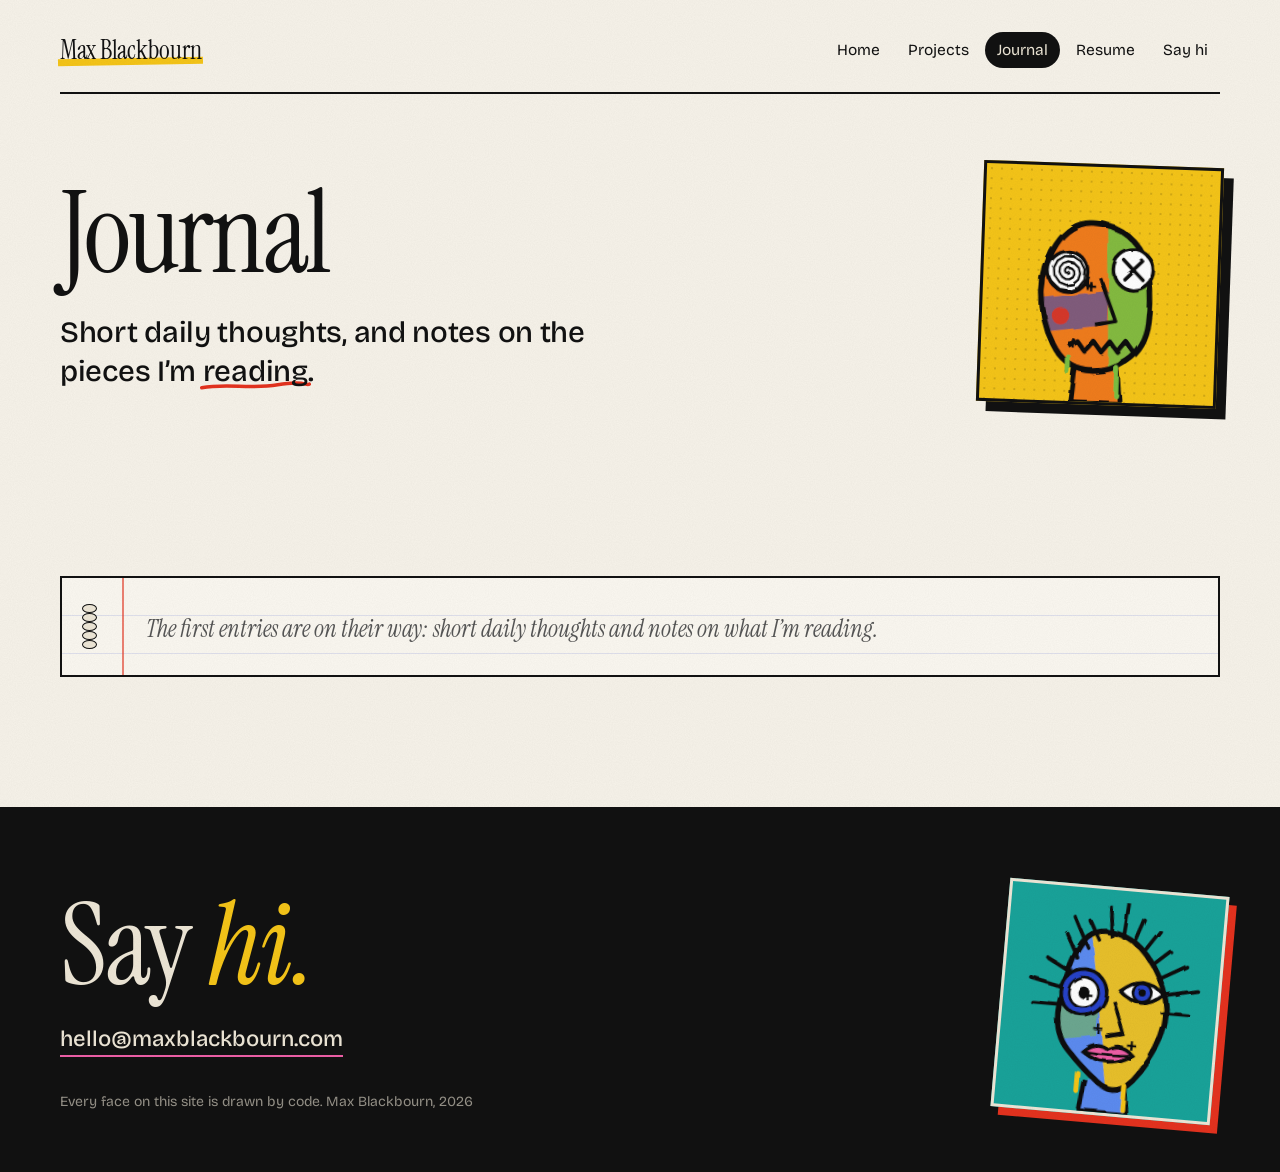
==== journal.html @ 88bcd27b "Site: light background, photo in hero Co-Authored-By: Claude Sonnet 5.5 <noreply@anthropic.com> Clau" ====
<!DOCTYPE html>
<html lang="en">
<head>
<meta charset="utf-8">
<meta name="viewport" content="width=device-width, initial-scale=1">
<title>Journal | Max Blackbourn</title>
<meta name="description" content="Daily thoughts and notes on what Max Blackbourn is reading.">
<meta property="og:title" content="Journal | Max Blackbourn">
<meta property="og:description" content="Daily thoughts and notes on what Max Blackbourn is reading.">
<meta property="og:url" content="https://maxblackbourn.com/journal">
<meta property="og:type" content="website">
<link rel="canonical" href="https://maxblackbourn.com/journal">
<link rel="icon" href="data:image/svg+xml,<svg xmlns='http://www.w3.org/2000/svg' viewBox='0 0 64 64'><rect width='64' height='64' fill='%23f5c518'/><circle cx='22' cy='26' r='9' fill='white' stroke='black' stroke-width='4'/><circle cx='22' cy='26' r='3.5'/><circle cx='44' cy='24' r='12' fill='%23e5321e' stroke='black' stroke-width='4'/><circle cx='44' cy='24' r='5' fill='white'/><path d='M14 46 L50 44' stroke='black' stroke-width='5' stroke-linecap='round'/></svg>">
<link rel="preload" href="fonts/bricolage.woff2" as="font" type="font/woff2" crossorigin>
<link rel="stylesheet" href="style.css">
</head>
<body>
<div class="wrap">
<header class="top">
  <a class="brand" href="index.html"><span>Max Blackbourn</span></a>
  <ul class="menu">
    <li><a href="index.html">Home</a></li>
    <li><a href="projects.html">Projects</a></li>
    <li><a href="journal.html" class="current">Journal</a></li>
    <li><a href="resume.html">Resume</a></li>
    <li><a href="#contact">Say hi</a></li>
  </ul>
</header>

<section class="page-hero">
  <div>
    <h1 class="name">Journal</h1>
    <p class="tagline">Short daily thoughts, and notes on the pieces I’m <span class="mark">reading</span>.</p>
  </div>
  <div class="hero-art small"><div class="frame" data-face="journal page" data-track></div></div>
</section>
</div>
<div class="wrap">

<section class="section">
  <div class="notebook"><div class="holes"><i></i><i></i><i></i><i></i><i></i></div><div data-journal="0"></div></div>
</section>
</div>
<footer id="contact">
  <div class="wrap">
    <div>
      <p class="say">Say <em>hi.</em></p>
      <!-- TODO: replace hello@maxblackbourn.com with your real email -->
      <a class="mail" href="mailto:hello@maxblackbourn.com">hello@maxblackbourn.com</a>
      <div class="small">Every face on this site is drawn by code. Max Blackbourn, <span id="y">2026</span></div>
    </div>
    <div class="face-wrap" data-face="journal page foot" data-track></div>
  </div>
</footer>
<script src="data.js"></script>
<script src="faces.js"></script>
<script src="site.js"></script>
</body>
</html>
---- style.css ----
/* maxblackbourn.com — raw canvas, loud colour, weird faces */
@font-face { font-family: "Bricolage"; src: url("fonts/bricolage.woff2") format("woff2"); font-weight: 200 800; font-display: swap; }
@font-face { font-family: "Instrument"; src: url("fonts/instrument-serif-latin-400-normal.woff2") format("woff2"); font-display: swap; }
@font-face { font-family: "Instrument"; src: url("fonts/instrument-serif-latin-400-italic.woff2") format("woff2"); font-style: italic; font-display: swap; }
@font-face { font-family: "Marker"; src: url("fonts/marker.woff2") format("woff2"); font-display: swap; }

:root {
  --canvas: #eee7d7; --ink: #111; --red: #e5321e; --cobalt: #2742c9; --teal: #18a39a;
  --yellow: #f5c518; --orange: #f07b1d; --pink: #ef5fa7; --green: #7bc043; --purple: #7d4cc2;
  --display: "Bricolage", "Arial Black", sans-serif; --serif: "Instrument", Georgia, serif;
  --mono: "Bricolage", system-ui, sans-serif; --marker: "Marker", "Comic Sans MS", cursive;
}
* { box-sizing: border-box; }
html { scroll-behavior: smooth; overflow-x: clip; }
body { margin: 0; background: #f7f3ea; color: var(--ink); font-family: var(--display); font-size: 17px; line-height: 1.55; overflow-x: clip; }
a { color: inherit; }
p { margin: 0 0 1em; }
::selection { background: var(--yellow); }

.wrap { position: relative; max-width: 1240px; margin: 0 auto; padding: 0 40px; }

/* ---------- header ---------- */
header.top { position: relative; z-index: 5; display: flex; justify-content: space-between; align-items: center; padding: 30px 0 22px; border-bottom: 2px solid var(--ink); }
.brand { font-family: var(--serif); font-size: 26px; text-decoration: none; letter-spacing: -.01em; }
.brand span { position: relative; }
.brand span::after { content: ""; position: absolute; left: -2px; right: -2px; bottom: 2px; height: 7px; background: var(--yellow); z-index: -1; transform: rotate(-1deg); }
.menu { display: flex; gap: 6px; list-style: none; margin: 0; padding: 0; font-family: var(--mono); font-size: 12.5px; }
.menu a { display: block; padding: 6px 11px; text-decoration: none; border-radius: 2px; transition: background .15s, color .15s; }
.menu a:hover { background: rgba(0,0,0,.07); }
.menu a.current { background: var(--ink); color: var(--canvas); }

.eyebrow { display: block; font-family: var(--mono); font-size: 12px; color: #555; margin-bottom: 22px; }
.mark { position: relative; white-space: nowrap; z-index: 0; }
.mark::after { content: ""; position: absolute; left: -3%; right: -3%; bottom: -.12em; height: .42em; z-index: -1;
  background: url("data:image/svg+xml,%3Csvg xmlns='http://www.w3.org/2000/svg' viewBox='0 0 200 20' preserveAspectRatio='none'%3E%3Cpath d='M3 13 C 50 5 90 16 140 8 S 190 10 197 7' fill='none' stroke='%23e5321e' stroke-width='6' stroke-linecap='round'/%3E%3C/svg%3E") center / 100% 100% no-repeat; }

/* ---------- hero ---------- */
.hero { position: relative; display: grid; grid-template-columns: 1.35fr 1fr; gap: 60px; align-items: center; padding: 80px 0 90px; }
.name { font-family: var(--serif); font-weight: 400; font-size: clamp(64px, 9vw, 128px); line-height: .95; letter-spacing: -.025em; margin: 0 0 26px; }
.tagline { font-family: var(--display); font-weight: 500; font-size: clamp(22px, 2.3vw, 30px); line-height: 1.3; letter-spacing: -.01em; max-width: 560px; margin: 0; }
.hero-links { display: flex; gap: 12px; margin-top: 38px; flex-wrap: wrap; }
.pill { font-family: var(--mono); font-size: 13px; text-decoration: none; padding: 12px 20px; border: 2px solid var(--ink); border-radius: 40px; transition: transform .15s, background .15s; }
.pill:hover { transform: translateY(-2px); background: var(--yellow); }
.pill.dark { background: var(--ink); color: var(--canvas); }
.pill.dark:hover { background: var(--red); border-color: var(--red); color: #fff; }

.hero-art { position: relative; justify-self: end; width: min(400px, 100%); }
.hero-art .frame { position: relative; background: var(--yellow); border: 3px solid var(--ink); box-shadow: 10px 10px 0 var(--ink); transform: rotate(2deg); padding: 20px 20px 0; transition: transform .3s; }
.hero-art .frame:hover { transform: rotate(-1deg); }
.hero-art .frame::before { content: ""; position: absolute; inset: 0; background: radial-gradient(circle, rgba(0,0,0,.14) 1.2px, transparent 1.4px) 0 0 / 10px 10px; pointer-events: none; }
.hero-art .face { display: block; width: 100%; position: relative; }
.hero-art .caption { margin-top: 22px; font-family: var(--mono); font-size: 12px; text-align: right; color: #555; }
.hero-art .caption span { color: var(--red); }
.hero-art.small { width: 240px; }

/* ---------- sections ---------- */
.section { position: relative; padding: 100px 0 10px; }
.sec-title { display: flex; align-items: baseline; justify-content: space-between; gap: 20px; flex-wrap: wrap; margin-bottom: 40px; padding-bottom: 14px; border-bottom: 2px solid var(--ink); }
.sec-title h2 { font-family: var(--serif); font-weight: 400; font-size: clamp(48px, 6vw, 76px); line-height: 1; letter-spacing: -.02em; margin: 0; }
.sec-title .note { font-family: var(--mono); font-size: 12.5px; color: #555; }

/* ---------- hello ---------- */
.letter { position: relative; max-width: 820px; padding-left: 34px; border-left: 4px solid var(--red); }
.letter .hi { display: block; font-family: var(--marker); font-size: 40px; line-height: 1; color: var(--red); margin-bottom: 18px; transform: rotate(-3deg); transform-origin: left; }
.letter p { font-family: var(--serif); font-size: 26px; line-height: 1.42; }
.letter p.loud { font-size: 26px; }
.letter mark { background: linear-gradient(transparent 55%, rgba(245,197,24,.75) 55%); padding: 0 2px; }
.links { display: flex; flex-wrap: wrap; gap: 10px; margin-top: 26px; }
.links a { font-family: var(--mono); font-size: 12.5px; text-decoration: none; padding: 9px 16px; border: 2px solid var(--ink); border-radius: 40px; transition: background .15s, color .15s; }
.links a:nth-child(1):hover { background: var(--pink); } .links a:nth-child(2):hover { background: var(--orange); }
.links a:nth-child(3):hover { background: var(--green); } .links a:nth-child(4):hover { background: var(--cobalt); color: #fff; }

/* ---------- project list ---------- */
.list { display: flex; flex-direction: column; }
.item { display: grid; grid-template-columns: 132px 1fr; gap: 32px; padding: 28px 0; border-bottom: 1px solid rgba(0,0,0,.18); align-items: start; }
.item:first-child { padding-top: 6px; }
.item .thumb { border: 2px solid var(--ink); padding: 8px 12px 0; box-shadow: 5px 5px 0 var(--ink); transition: transform .25s; }
.item:nth-child(6n+1) .thumb { background: var(--teal); } .item:nth-child(6n+2) .thumb { background: var(--pink); } .item:nth-child(6n+3) .thumb { background: var(--yellow); }
.item:nth-child(6n+4) .thumb { background: var(--cobalt); } .item:nth-child(6n+5) .thumb { background: var(--orange); } .item:nth-child(6n) .thumb { background: var(--green); }
.item:hover .thumb { transform: rotate(-4deg) scale(1.04); }
.item .thumb .face { display: block; width: 100%; }
.item-head { display: flex; align-items: baseline; gap: 14px; flex-wrap: wrap; margin-bottom: 8px; }
.item .num { font-family: var(--mono); font-size: 13px; color: #777; }
.item h3 { font-family: var(--display); font-weight: 600; font-size: 25px; line-height: 1.2; letter-spacing: -.015em; margin: 0; flex: 1; min-width: 220px; }
.item p { font-size: 17px; line-height: 1.62; max-width: 720px; margin: 0; color: #222; }
.item .more { display: inline-block; margin-top: 10px; font-family: var(--mono); font-size: 13px; color: var(--red); }
.status { font-family: var(--mono); font-size: 11.5px; padding: 4px 10px; border: 1.5px solid var(--ink); border-radius: 40px; white-space: nowrap; }
.status.live { background: var(--ink); color: var(--canvas); }
.status.live::before { content: ""; display: inline-block; width: 7px; height: 7px; border-radius: 50%; background: var(--red); margin-right: 7px; vertical-align: 1px; animation: blink 1.6s ease-in-out infinite; }
@keyframes blink { 50% { opacity: .2; } }
.item.past .thumb { filter: grayscale(1); background: #ccc !important; }
.item.past:hover .thumb { filter: none; }
.item.past h3 { color: #555; }
.sub-head { font-family: var(--mono); font-size: 12.5px; color: #555; margin: 56px 0 4px; }
.see-all { display: inline-block; margin-top: 34px; font-family: var(--mono); font-size: 13px; text-decoration: none; padding: 12px 20px; border: 2px solid var(--ink); border-radius: 40px; transition: background .15s; }
.see-all:hover { background: var(--yellow); }

/* ---------- journal ---------- */
.notebook { position: relative; background: #fbf8f1 repeating-linear-gradient(transparent 0 37px, rgba(39,66,201,.13) 37px 38px); border: 2px solid var(--ink); padding: 34px 44px 30px 84px; }
.notebook::before { content: ""; position: absolute; top: 0; bottom: 0; left: 60px; width: 1.5px; background: var(--red); opacity: .6; }
.notebook .holes { position: absolute; left: 20px; top: 26px; bottom: 26px; display: flex; flex-direction: column; justify-content: space-around; }
.notebook .holes i { width: 15px; height: 15px; border-radius: 50%; background: var(--canvas); border: 1.5px solid var(--ink); }
.entry { display: grid; grid-template-columns: 130px 1fr; gap: 24px; padding: 16px 0; border-bottom: 1px dashed rgba(0,0,0,.25); }
.entry:last-child { border-bottom: 0; }
.entry .when { font-family: var(--mono); font-size: 12.5px; padding-top: 6px; }
.entry .kind { display: inline-block; margin-top: 8px; font-size: 10.5px; padding: 2px 8px; border-radius: 40px; background: var(--teal); color: #fff; }
.entry .kind.reading { background: var(--orange); color: var(--ink); }
.entry h3 { font-family: var(--serif); font-weight: 400; font-size: 28px; line-height: 1.2; margin: 0 0 4px; }
.entry h3 a { text-decoration-color: var(--red); text-decoration-thickness: 2px; text-underline-offset: 4px; }
.entry .source { font-family: var(--mono); font-size: 12.5px; color: #666; margin-bottom: 4px; }
.entry p { margin: 6px 0 0; font-size: 17px; line-height: 1.6; }
.empty { font-family: var(--serif); font-style: italic; font-size: 24px; line-height: 1.4; color: #555; margin: 0; }

.wrap { z-index: 1; }

/* ---------- footer ---------- */
footer { position: relative; z-index: 1; margin-top: 120px; background: var(--ink); color: var(--canvas); padding: 80px 0 56px; overflow: hidden; }
footer .wrap { display: grid; grid-template-columns: 1fr 220px; gap: 40px; align-items: center; }
footer .say { font-family: var(--serif); font-weight: 400; font-size: clamp(64px, 9vw, 120px); line-height: .95; letter-spacing: -.02em; margin: 0 0 22px; }
footer .say em { color: var(--yellow); }
footer .mail { font-family: var(--mono); font-size: clamp(16px, 2vw, 22px); color: var(--canvas); text-decoration: none; border-bottom: 2px solid var(--pink); padding-bottom: 3px; }
footer .mail:hover { color: var(--pink); }
footer .small { font-family: var(--mono); font-size: 11.5px; margin-top: 34px; opacity: .55; }
footer .face-wrap { transform: rotate(5deg); border: 3px solid var(--canvas); background: var(--teal); padding: 12px 12px 0; box-shadow: 8px 8px 0 var(--red); }
footer .face { display: block; width: 100%; }

/* ---------- inner page hero ---------- */
.page-hero { display: grid; grid-template-columns: 1fr 240px; gap: 50px; align-items: center; padding: 70px 0 70px; }

/* ---------- resume ---------- */
.resume-bar { display: flex; justify-content: space-between; align-items: flex-end; gap: 20px; padding: 60px 0 40px; }
.resume-bar .name { margin: 0; }
.btn { font-family: var(--mono); font-size: 13px; padding: 13px 22px; border: 2px solid var(--ink); border-radius: 40px; background: var(--ink); color: var(--canvas); cursor: pointer; }
.btn:hover { background: var(--red); border-color: var(--red); }
.sheet { position: relative; max-width: 860px; margin: 0 auto 90px; background: #fff; padding: 64px 72px; border: 2px solid var(--ink); box-shadow: 10px 10px 0 var(--ink); font-family: var(--serif); font-size: 18px; line-height: 1.45; }
.cv-head { text-align: center; border-bottom: 3px solid var(--ink); padding-bottom: 16px; margin-bottom: 24px; }
.cv-head h2 { font-family: var(--display); font-weight: 800; font-stretch: 80%; font-size: 46px; line-height: 1; margin: 0 0 10px; }
.cv-head .contact { font-family: var(--mono); font-size: 12px; }
.cv-head .contact { display: flex; justify-content: center; gap: 22px; flex-wrap: wrap; }
.cv-sec { margin-bottom: 20px; }
.cv-sec h3 { font-family: var(--mono); font-weight: 700; font-size: 12px; margin: 0 0 10px; padding: 3px 8px; display: inline-block; background: var(--ink); color: #fff; }
.cv-item { margin-bottom: 12px; }
.cv-line { display: flex; justify-content: space-between; gap: 16px; }
.cv-line b { font-family: var(--display); font-weight: 700; font-size: 18px; }
.cv-line .d { font-family: var(--mono); font-size: 12.5px; white-space: nowrap; }
.cv-role { font-style: italic; }
.cv-item ul { margin: 4px 0 0; padding-left: 18px; }
.cv-item li { margin: 2px 0; }
.todo { background: var(--yellow); padding: 0 4px; }

@media print {
  @page { size: letter; margin: 0.45in 0.55in; }
  body { background: #fff !important; }
  header.top, .resume-bar, footer, .no-print { display: none !important; }
  .wrap { padding: 0; max-width: none; }
  .sheet { box-shadow: none; border: 0; padding: 0; margin: 0; max-width: none; font-size: 10.5pt; line-height: 1.32; }
  .cv-head h2 { font-size: 24pt; } .cv-sec { margin-bottom: 10px; } .cv-item { margin-bottom: 6px; } .cv-item li { margin: 0; }
  .cv-line b { font-size: 11.5pt; } .cv-head { padding-bottom: 10px; margin-bottom: 14px; }
  .cv-sec h3 { background: none; color: #000; padding: 0; border-bottom: 1.5px solid #000; display: block; }
  .todo { background: none; }
}

/* ---------- small screens ---------- */
@media (max-width: 980px) {
  .hero { grid-template-columns: 1fr; padding-top: 50px; gap: 50px; }
  .hero-art { justify-self: start; width: min(320px, 80%); }
  footer .wrap { grid-template-columns: 1fr; }
  footer .face-wrap { width: 180px; }
  .page-hero { grid-template-columns: 1fr; gap: 30px; }
  .page-hero .hero-art.small { width: 180px; }
}
@media (max-width: 640px) {
  body { font-size: 16px; }
  .wrap { padding: 0 20px; }
  header.top { flex-direction: column; gap: 14px; }
  .menu { flex-wrap: wrap; justify-content: center; }
  .item { grid-template-columns: 76px 1fr; gap: 18px; }
  .item h3 { font-size: 21px; min-width: 0; }
  .item p { font-size: 16px; }
  .letter { padding-left: 20px; }
  .letter p, .letter p.loud { font-size: 21px; }
  .notebook { padding: 26px 18px 22px 54px; }
  .notebook::before { left: 40px; } .notebook .holes { left: 10px; } .notebook .holes i { width: 12px; height: 12px; }
  .entry { grid-template-columns: 1fr; gap: 4px; }
  .resume-bar { flex-direction: column; align-items: flex-start; }
  .sheet { padding: 36px 20px; }
  .cv-line { flex-direction: column; gap: 0; }
}

/* ---------- crisp grain over everything ---------- */
body::before {
  content: ""; position: fixed; inset: -50%; z-index: 100; pointer-events: none; opacity: .07; mix-blend-mode: multiply;
  background-image: url("data:image/svg+xml,%3Csvg xmlns='http://www.w3.org/2000/svg' width='220' height='220'%3E%3Cfilter id='g'%3E%3CfeTurbulence type='fractalNoise' baseFrequency='.95' numOctaves='2' stitchTiles='stitch'/%3E%3CfeColorMatrix values='0 0 0 0 0  0 0 0 0 0  0 0 0 0 0  0 0 0 .55 0'/%3E%3C/filter%3E%3Crect width='100%25' height='100%25' filter='url(%23g)'/%3E%3C/svg%3E");
}
@media print { body::before { display: none; } }

/* ---------- readable, human labels ---------- */
.menu { font-size: 15.5px; gap: 4px; }
.menu a { padding: 6px 12px; border-radius: 40px; }
.eyebrow { font-size: 17px; color: #4a4a4a; margin-bottom: 18px; }
.pill, .links a, .see-all { font-size: 15.5px; font-weight: 500; }
.sec-title .note { font-family: var(--serif); font-style: italic; font-size: 22px; color: #555; }
.item .num { font-family: var(--serif); font-size: 20px; color: #888; }
.status { font-size: 13px; font-weight: 500; padding: 4px 12px; }
.sub-head { font-family: var(--serif); font-style: italic; font-size: 26px; color: #444; }
.hero-art .caption { font-family: var(--serif); font-style: italic; font-size: 17px; }
.entry .when { font-family: var(--serif); font-size: 18px; }
.entry .kind { font-family: var(--display); font-size: 12px; }
.entry .source { font-family: var(--serif); font-style: italic; font-size: 17px; }
footer .mail { font-family: var(--display); font-weight: 500; }
footer .small { font-size: 14px; opacity: .6; }
.btn { font-size: 15.5px; font-weight: 500; }
.cv-head .contact { font-size: 14px; }
.cv-sec h3 { font-family: var(--display); font-size: 15px; font-weight: 700; }
.cv-line .d { font-family: var(--display); font-size: 14px; }

/* photo in hero */
.hero-art .photo { display: block; position: relative; z-index: 1; width: 100%; height: auto; border: 3px solid var(--ink); margin-bottom: 20px; }
.hero-art .twin { position: absolute; z-index: 2; left: -46px; bottom: -34px; width: 118px; background: var(--pink); border: 3px solid var(--ink); box-shadow: 5px 5px 0 var(--ink); transform: rotate(-6deg); padding: 6px 6px 0; }
.hero-art .twin .face { display: block; width: 100%; }
.hero-art .frame { padding: 20px 20px 0; }
@media (max-width: 760px) { .hero-art .twin { left: -12px; width: 92px; } }
@media (max-width: 760px) { .hero-art .caption { margin-top: 48px; text-align: right; } }
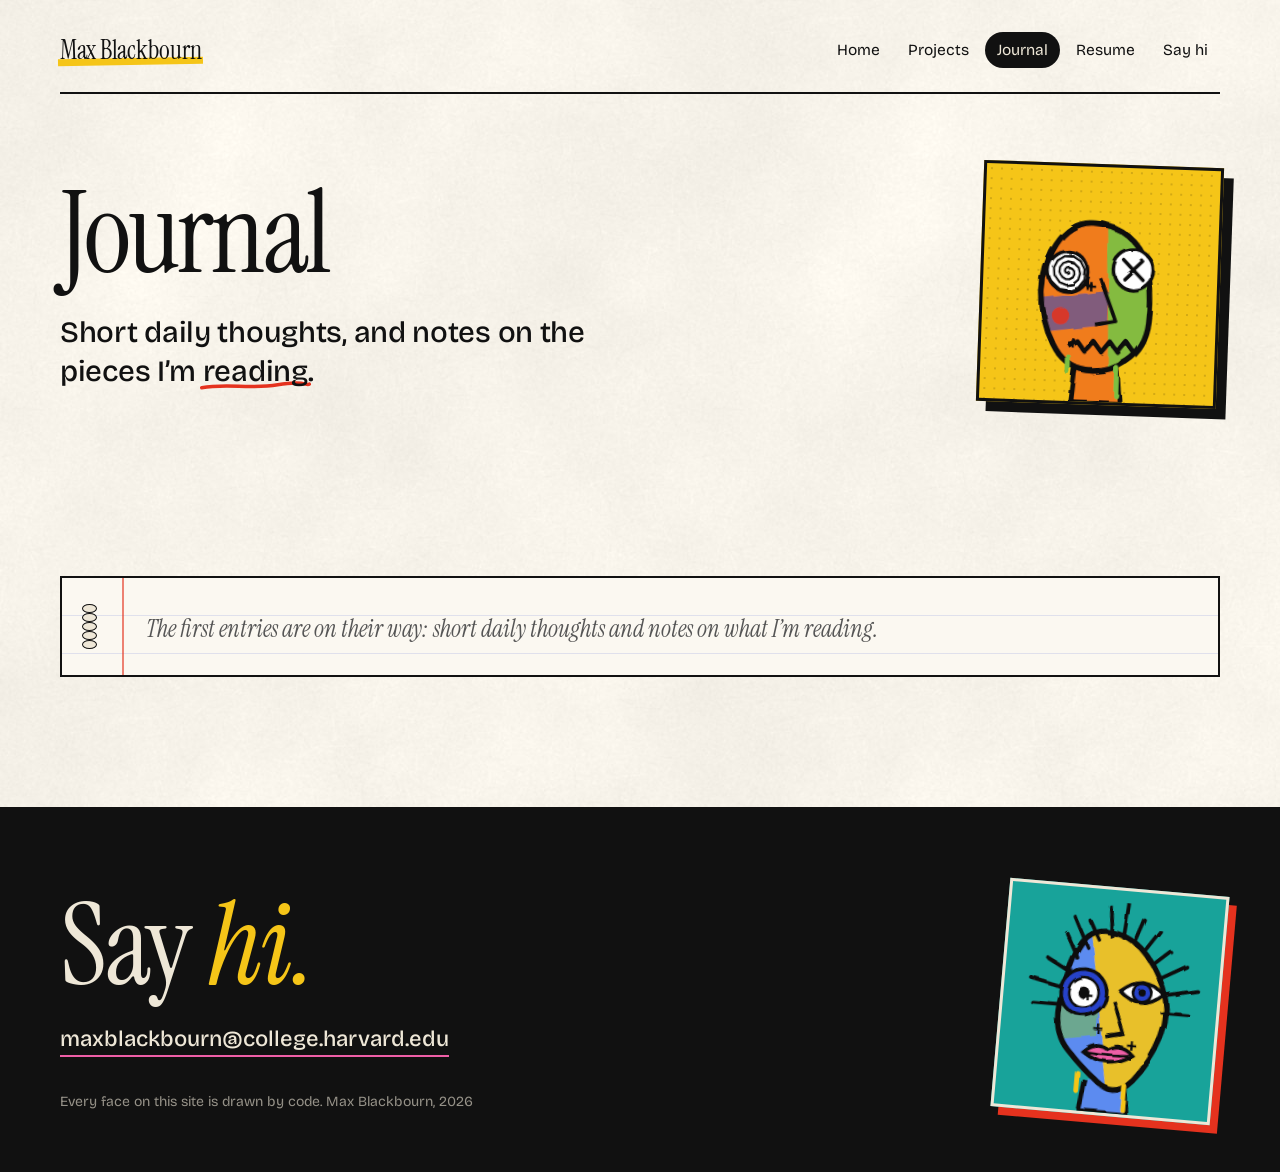
==== commit d9c128d2: "Use real contact email everywhere Co-Authored-By: Claude Sonnet 5.5 <noreply@anthropic.com> Claude-S" ====
--- a/journal.html
+++ b/journal.html
@@ -45,8 +45,8 @@
   <div class="wrap">
     <div>
       <p class="say">Say <em>hi.</em></p>
-      <!-- TODO: replace hello@maxblackbourn.com with your real email -->
-      <a class="mail" href="mailto:hello@maxblackbourn.com">hello@maxblackbourn.com</a>
+      <!-- TODO: replace maxblackbourn@college.harvard.edu with your real email -->
+      <a class="mail" href="mailto:maxblackbourn@college.harvard.edu">maxblackbourn@college.harvard.edu</a>
       <div class="small">Every face on this site is drawn by code. Max Blackbourn, <span id="y">2026</span></div>
     </div>
     <div class="face-wrap" data-face="journal page foot" data-track></div>
--- a/style.css
+++ b/style.css
@@ -12,7 +12,7 @@
 }
 * { box-sizing: border-box; }
 html { scroll-behavior: smooth; overflow-x: clip; }
-body { margin: 0; background: #f7f3ea; color: var(--ink); font-family: var(--display); font-size: 17px; line-height: 1.55; overflow-x: clip; }
+body { margin: 0; background: #f7f3ea url("img/paper.jpg") repeat 0 0 / 700px 700px; color: var(--ink); font-family: var(--display); font-size: 17px; line-height: 1.55; overflow-x: clip; }
 a { color: inherit; }
 p { margin: 0 0 1em; }
 ::selection { background: var(--yellow); }
@@ -188,10 +188,7 @@
 }
 
 /* ---------- crisp grain over everything ---------- */
-body::before {
-  content: ""; position: fixed; inset: -50%; z-index: 100; pointer-events: none; opacity: .07; mix-blend-mode: multiply;
-  background-image: url("data:image/svg+xml,%3Csvg xmlns='http://www.w3.org/2000/svg' width='220' height='220'%3E%3Cfilter id='g'%3E%3CfeTurbulence type='fractalNoise' baseFrequency='.95' numOctaves='2' stitchTiles='stitch'/%3E%3CfeColorMatrix values='0 0 0 0 0  0 0 0 0 0  0 0 0 0 0  0 0 0 .55 0'/%3E%3C/filter%3E%3Crect width='100%25' height='100%25' filter='url(%23g)'/%3E%3C/svg%3E");
-}
+body::before { display: none; }
 @media print { body::before { display: none; } }
 
 /* ---------- readable, human labels ---------- */
@@ -221,3 +218,13 @@
 .hero-art .frame { padding: 20px 20px 0; }
 @media (max-width: 760px) { .hero-art .twin { left: -12px; width: 92px; } }
 @media (max-width: 760px) { .hero-art .caption { margin-top: 48px; text-align: right; } }
+
+/* clean hero photo */
+.hero-art .photo { border: 0; margin: 0; border-radius: 14px; box-shadow: none; transform: none; display: block; width: 100%; height: auto; }
+.cv-tag { margin-top: 8px; font-style: italic; }
+@media print {
+  .sheet { font-size: 9.2pt; line-height: 1.24; }
+  .cv-head h2 { font-size: 21pt; } .cv-head { padding-bottom: 6px; margin-bottom: 8px; }
+  .cv-sec { margin-bottom: 6px; } .cv-item { margin-bottom: 3px; } .cv-line b { font-size: 9.8pt; } .cv-line .d { font-size: 9pt; }
+  .cv-sec h3 { margin-bottom: 4px; font-size: 9.5pt; } .cv-item ul { margin-top: 1px; } .cv-tag { margin-top: 3px; }
+}
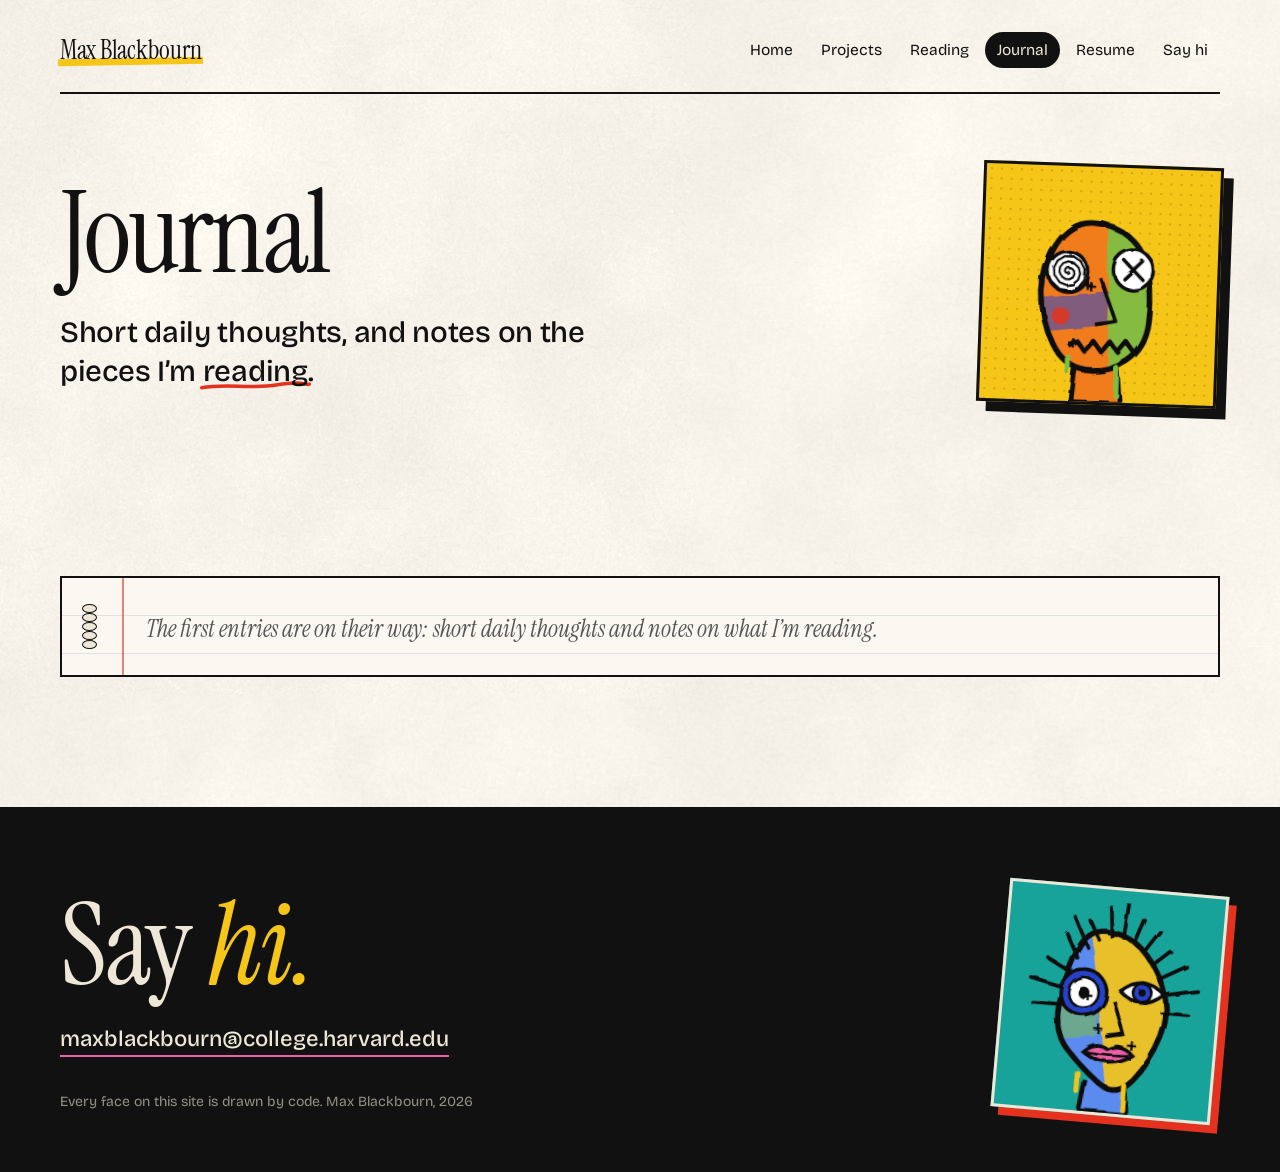
==== commit 4037df44: "Add Reading page and Notion sync tooling Co-Authored-By: Claude Sonnet 5.5 <noreply@anthropic.com> C" ====
--- a/journal.html
+++ b/journal.html
@@ -21,6 +21,7 @@
   <ul class="menu">
     <li><a href="index.html">Home</a></li>
     <li><a href="projects.html">Projects</a></li>
+    <li><a href="reading.html">Reading</a></li>
     <li><a href="journal.html" class="current">Journal</a></li>
     <li><a href="resume.html">Resume</a></li>
     <li><a href="#contact">Say hi</a></li>
@@ -53,6 +54,7 @@
   </div>
 </footer>
 <script src="data.js"></script>
+<script src="synced.js"></script>
 <script src="faces.js"></script>
 <script src="site.js"></script>
 </body>
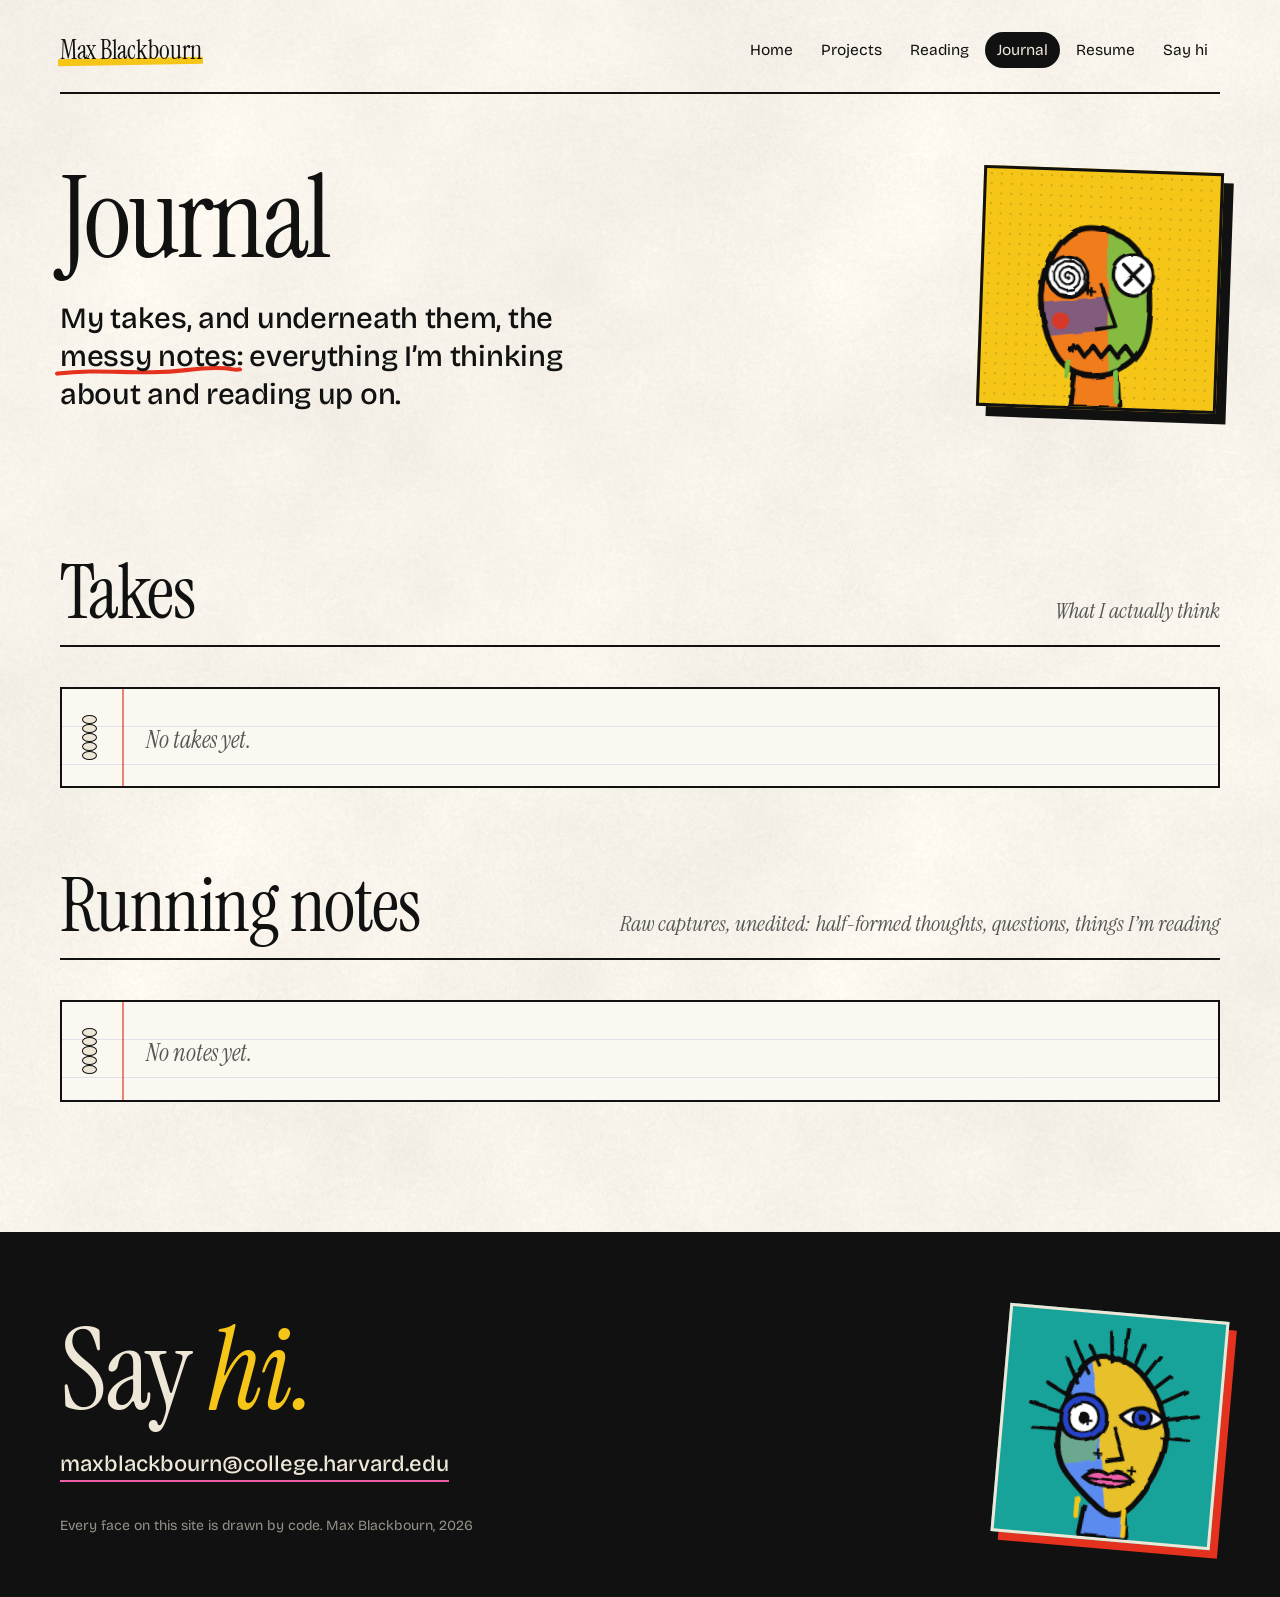
==== commit d0234334: "Split journal into Takes (home page) and Running notes Home page shows only takes. journal.html show" ====
--- a/journal.html
+++ b/journal.html
@@ -4,9 +4,9 @@
 <meta charset="utf-8">
 <meta name="viewport" content="width=device-width, initial-scale=1">
 <title>Journal | Max Blackbourn</title>
-<meta name="description" content="Daily thoughts and notes on what Max Blackbourn is reading.">
+<meta name="description" content="Max Blackbourn's takes, plus his running notes on what he's thinking and reading.">
 <meta property="og:title" content="Journal | Max Blackbourn">
-<meta property="og:description" content="Daily thoughts and notes on what Max Blackbourn is reading.">
+<meta property="og:description" content="Max Blackbourn's takes, plus his running notes on what he's thinking and reading.">
 <meta property="og:url" content="https://maxblackbourn.com/journal">
 <meta property="og:type" content="website">
 <link rel="canonical" href="https://maxblackbourn.com/journal">
@@ -31,7 +31,7 @@
 <section class="page-hero">
   <div>
     <h1 class="name">Journal</h1>
-    <p class="tagline">Short daily thoughts, and notes on the pieces I’m <span class="mark">reading</span>.</p>
+    <p class="tagline">My takes, and underneath them, the <span class="mark">messy notes</span>: everything I’m thinking about and reading up on.</p>
   </div>
   <div class="hero-art small"><div class="frame" data-face="journal page" data-track></div></div>
 </section>
@@ -39,7 +39,13 @@
 <div class="wrap">
 
 <section class="section">
-  <div class="notebook"><div class="holes"><i></i><i></i><i></i><i></i><i></i></div><div data-journal="0"></div></div>
+  <div class="sec-title"><h2>Takes</h2><span class="note">What I actually think</span></div>
+  <div class="notebook"><div class="holes"><i></i><i></i><i></i><i></i><i></i></div><div data-journal="0" data-kind="Take" data-empty="No takes yet."></div></div>
+</section>
+
+<section class="section">
+  <div class="sec-title"><h2>Running notes</h2><span class="note">Raw captures, unedited: half-formed thoughts, questions, things I’m reading</span></div>
+  <div class="notebook"><div class="holes"><i></i><i></i><i></i><i></i><i></i></div><div data-journal="0" data-kind="Capture" data-empty="No notes yet."></div></div>
 </section>
 </div>
 <footer id="contact">
--- a/style.css
+++ b/style.css
@@ -35,7 +35,7 @@
   background: url("data:image/svg+xml,%3Csvg xmlns='http://www.w3.org/2000/svg' viewBox='0 0 200 20' preserveAspectRatio='none'%3E%3Cpath d='M3 13 C 50 5 90 16 140 8 S 190 10 197 7' fill='none' stroke='%23e5321e' stroke-width='6' stroke-linecap='round'/%3E%3C/svg%3E") center / 100% 100% no-repeat; }
 
 /* ---------- hero ---------- */
-.hero { position: relative; display: grid; grid-template-columns: 1.35fr 1fr; gap: 60px; align-items: center; padding: 80px 0 90px; }
+.hero { position: relative; display: grid; grid-template-columns: 1.35fr 1fr; gap: 60px; align-items: center; padding: 80px 0 30px; }
 .name { font-family: var(--serif); font-weight: 400; font-size: clamp(64px, 9vw, 128px); line-height: .95; letter-spacing: -.025em; margin: 0 0 26px; }
 .tagline { font-family: var(--display); font-weight: 500; font-size: clamp(22px, 2.3vw, 30px); line-height: 1.3; letter-spacing: -.01em; max-width: 560px; margin: 0; }
 .hero-links { display: flex; gap: 12px; margin-top: 38px; flex-wrap: wrap; }
@@ -54,7 +54,7 @@
 .hero-art.small { width: 240px; }
 
 /* ---------- sections ---------- */
-.section { position: relative; padding: 100px 0 10px; }
+.section { position: relative; padding: 70px 0 10px; }
 .sec-title { display: flex; align-items: baseline; justify-content: space-between; gap: 20px; flex-wrap: wrap; margin-bottom: 40px; padding-bottom: 14px; border-bottom: 2px solid var(--ink); }
 .sec-title h2 { font-family: var(--serif); font-weight: 400; font-size: clamp(48px, 6vw, 76px); line-height: 1; letter-spacing: -.02em; margin: 0; }
 .sec-title .note { font-family: var(--mono); font-size: 12.5px; color: #555; }
@@ -105,6 +105,9 @@
 .entry .when { font-family: var(--mono); font-size: 12.5px; padding-top: 6px; }
 .entry .kind { display: inline-block; margin-top: 8px; font-size: 10.5px; padding: 2px 8px; border-radius: 40px; background: var(--teal); color: #fff; }
 .entry .kind.reading { background: var(--orange); color: var(--ink); }
+.entry .kind.take { background: var(--red); color: #fff; }
+.entry .kind.capture { background: transparent; color: var(--ink); border: 1.5px dashed var(--ink); }
+.entry p.raw { font-family: var(--mono); font-size: 15px; white-space: normal; }
 .entry h3 { font-family: var(--serif); font-weight: 400; font-size: 28px; line-height: 1.2; margin: 0 0 4px; }
 .entry h3 a { text-decoration-color: var(--red); text-decoration-thickness: 2px; text-underline-offset: 4px; }
 .entry .source { font-family: var(--mono); font-size: 12.5px; color: #666; margin-bottom: 4px; }
@@ -228,3 +231,4 @@
   .cv-sec { margin-bottom: 6px; } .cv-item { margin-bottom: 3px; } .cv-line b { font-size: 9.8pt; } .cv-line .d { font-size: 9pt; }
   .cv-sec h3 { margin-bottom: 4px; font-size: 9.5pt; } .cv-item ul { margin-top: 1px; } .cv-tag { margin-top: 3px; }
 }
+#hello.section { padding-top: 24px; }
